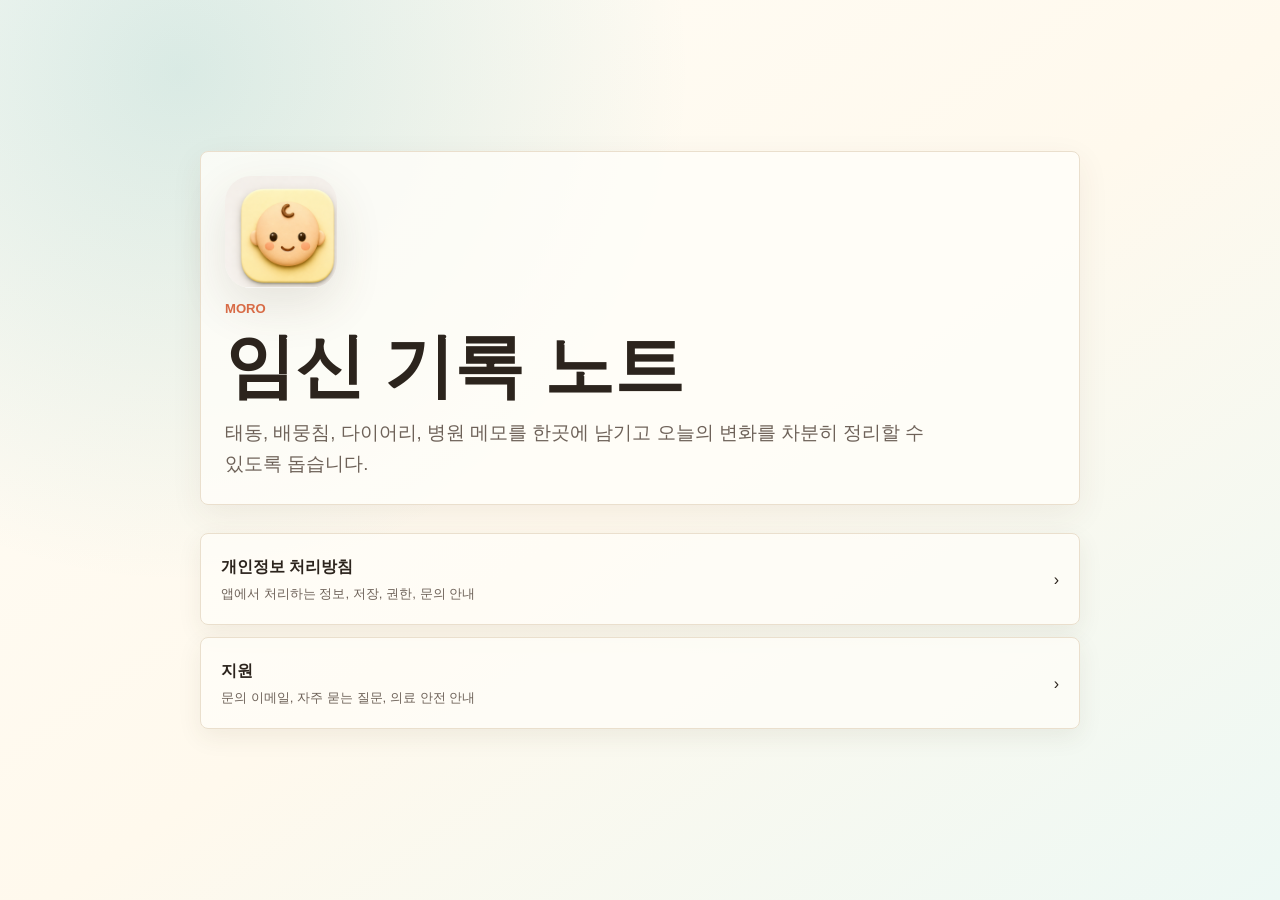
==== index.html @ 3d4dd3b7 "Add MoroApp public support pages" ====
<!doctype html>
<html lang="ko">
  <head>
    <meta charset="utf-8" />
    <meta name="viewport" content="width=device-width, initial-scale=1" />
    <title>Moro - 임신 기록 노트</title>
    <meta
      name="description"
      content="Moro는 임신 기간의 태동, 배뭉침, 다이어리와 병원 메모를 정리하는 기록 앱입니다."
    />
    <link rel="stylesheet" href="./styles.css" />
    <link rel="icon" href="./assets/icon.png" />
    <link rel="apple-touch-icon" href="./assets/icon.png" />
  </head>
  <body>
    <main class="page shell home">
      <section class="intro" aria-labelledby="page-title">
        <img class="app-icon" src="./assets/icon.png" alt="Moro 앱 아이콘" />
        <p class="eyebrow">Moro</p>
        <h1 id="page-title">임신 기록 노트</h1>
        <p class="lede">
          태동, 배뭉침, 다이어리, 병원 메모를 한곳에 남기고 오늘의 변화를
          차분히 정리할 수 있도록 돕습니다.
        </p>
      </section>

      <nav class="link-list" aria-label="Moro 공개 문서">
        <a class="link-row" href="./privacy/">
          <span>
            <strong>개인정보 처리방침</strong>
            <small>앱에서 처리하는 정보, 저장, 권한, 문의 안내</small>
          </span>
          <span aria-hidden="true">›</span>
        </a>
        <a class="link-row" href="./support/">
          <span>
            <strong>지원</strong>
            <small>문의 이메일, 자주 묻는 질문, 의료 안전 안내</small>
          </span>
          <span aria-hidden="true">›</span>
        </a>
      </nav>
    </main>
  </body>
</html>
---- styles.css ----
:root {
  color-scheme: light;
  --bg: #fff9ed;
  --paper: #fffef9;
  --ink: #2c241d;
  --muted: #6e6259;
  --line: #eadfcd;
  --accent: #d86b46;
  --accent-2: #168d8d;
  --soft: #f8e8b6;
  --shadow: 0 18px 48px rgba(80, 62, 40, 0.12);
}

* {
  box-sizing: border-box;
}

body {
  margin: 0;
  min-height: 100vh;
  background:
    radial-gradient(circle at 14% 8%, rgba(22, 141, 141, 0.16), transparent 32rem),
    linear-gradient(145deg, #fffdf7 0%, var(--bg) 52%, #edf8f4 100%);
  color: var(--ink);
  font-family:
    -apple-system, BlinkMacSystemFont, "Apple SD Gothic Neo", "Noto Sans KR",
    "Segoe UI", sans-serif;
  line-height: 1.72;
}

a {
  color: #0b777d;
  text-decoration-thickness: 0.08em;
  text-underline-offset: 0.18em;
}

.shell {
  width: min(100% - 32px, 880px);
  margin: 0 auto;
}

.page {
  padding: 52px 0 72px;
}

.home {
  min-height: 100vh;
  display: grid;
  align-content: center;
  gap: 28px;
}

.intro,
.doc-header {
  display: grid;
  gap: 10px;
}

.app-icon {
  width: 112px;
  height: 112px;
  border-radius: 26px;
  box-shadow: var(--shadow);
}

.eyebrow {
  margin: 0;
  color: var(--accent);
  font-size: 0.82rem;
  font-weight: 800;
  letter-spacing: 0;
  text-transform: uppercase;
}

h1,
h2,
h3,
p {
  margin-block-start: 0;
}

h1 {
  margin-block-end: 4px;
  font-size: clamp(2.1rem, 7vw, 4.35rem);
  line-height: 1.04;
  letter-spacing: 0;
}

h2 {
  margin: 0 0 12px;
  font-size: 1.25rem;
  line-height: 1.35;
  letter-spacing: 0;
}

h3 {
  margin: 0 0 6px;
  font-size: 1.02rem;
  line-height: 1.4;
  letter-spacing: 0;
}

.lede {
  max-width: 700px;
  margin: 0;
  color: var(--muted);
  font-size: 1.16rem;
}

.lede.compact {
  font-size: 1rem;
}

.link-list {
  display: grid;
  gap: 12px;
}

.link-row {
  display: flex;
  min-height: 92px;
  align-items: center;
  justify-content: space-between;
  gap: 20px;
  padding: 18px 20px;
  border: 1px solid var(--line);
  border-radius: 8px;
  background: rgba(255, 254, 249, 0.76);
  color: var(--ink);
  text-decoration: none;
  box-shadow: 0 8px 24px rgba(80, 62, 40, 0.08);
}

.link-row strong,
.link-row small {
  display: block;
}

.link-row small {
  margin-top: 2px;
  color: var(--muted);
}

.document {
  display: grid;
  gap: 24px;
}

.doc-header {
  padding-bottom: 24px;
  border-bottom: 1px solid var(--line);
}

.back-link {
  width: fit-content;
  color: var(--accent-2);
  font-weight: 700;
  text-decoration: none;
}

.updated {
  margin: 0;
  color: var(--muted);
}

section {
  padding: 24px;
  border: 1px solid var(--line);
  border-radius: 8px;
  background: rgba(255, 254, 249, 0.82);
  box-shadow: 0 10px 32px rgba(80, 62, 40, 0.07);
}

section p:last-child,
section ul:last-child,
section dl:last-child,
.faq:last-child p {
  margin-bottom: 0;
}

ul {
  padding-left: 1.2rem;
}

li + li {
  margin-top: 6px;
}

.contact-list {
  display: grid;
  gap: 12px;
  margin: 0;
}

.contact-list div {
  display: grid;
  gap: 2px;
}

dt {
  color: var(--muted);
  font-size: 0.9rem;
  font-weight: 700;
}

dd {
  margin: 0;
  overflow-wrap: anywhere;
}

.email-link {
  font-size: 1.08rem;
  font-weight: 800;
}

.faq {
  padding: 18px 0;
  border-top: 1px solid var(--line);
}

.faq:first-of-type {
  padding-top: 0;
  border-top: 0;
}

.faq p {
  margin: 0;
}

@media (max-width: 640px) {
  .shell {
    width: min(100% - 24px, 880px);
  }

  .page {
    padding: 34px 0 52px;
  }

  .home {
    align-content: start;
  }

  .app-icon {
    width: 92px;
    height: 92px;
    border-radius: 22px;
  }

  h1 {
    font-size: 2.2rem;
  }

  section,
  .link-row {
    padding: 18px;
  }
}
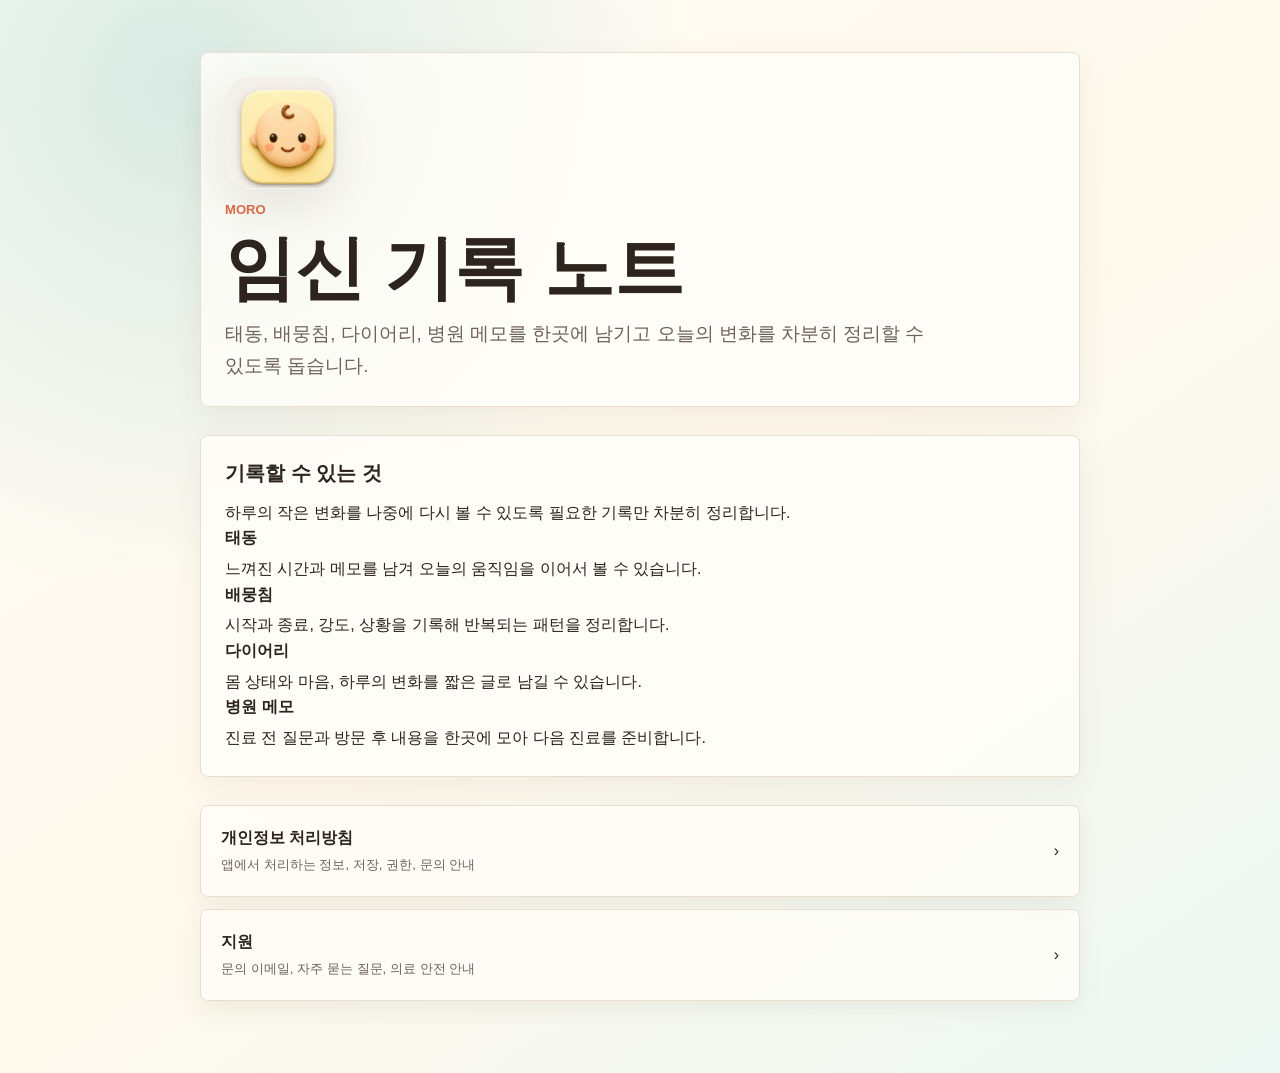
==== commit 93e2d284: "Improve Moro home feature summary" ====
--- a/index.html
+++ b/index.html
@@ -24,6 +24,34 @@
         </p>
       </section>
 
+      <section class="feature-summary" aria-labelledby="feature-summary-title">
+        <div class="section-heading">
+          <h2 id="feature-summary-title">기록할 수 있는 것</h2>
+          <p>
+            하루의 작은 변화를 나중에 다시 볼 수 있도록 필요한 기록만 차분히
+            정리합니다.
+          </p>
+        </div>
+        <div class="feature-grid">
+          <article class="feature-item">
+            <h3>태동</h3>
+            <p>느껴진 시간과 메모를 남겨 오늘의 움직임을 이어서 볼 수 있습니다.</p>
+          </article>
+          <article class="feature-item">
+            <h3>배뭉침</h3>
+            <p>시작과 종료, 강도, 상황을 기록해 반복되는 패턴을 정리합니다.</p>
+          </article>
+          <article class="feature-item">
+            <h3>다이어리</h3>
+            <p>몸 상태와 마음, 하루의 변화를 짧은 글로 남길 수 있습니다.</p>
+          </article>
+          <article class="feature-item">
+            <h3>병원 메모</h3>
+            <p>진료 전 질문과 방문 후 내용을 한곳에 모아 다음 진료를 준비합니다.</p>
+          </article>
+        </div>
+      </section>
+
       <nav class="link-list" aria-label="Moro 공개 문서">
         <a class="link-row" href="./privacy/">
           <span>
--- a/styles.css
+++ b/styles.css
@@ -158,6 +158,25 @@
   text-decoration: none;
 }
 
+.doc-nav {
+  display: flex;
+  flex-wrap: wrap;
+  gap: 10px;
+}
+
+.doc-nav a {
+  display: inline-flex;
+  min-height: 40px;
+  align-items: center;
+  border: 1px solid var(--line);
+  border-radius: 8px;
+  padding: 8px 12px;
+  background: rgba(255, 254, 249, 0.72);
+  color: var(--accent-2);
+  font-weight: 800;
+  text-decoration: none;
+}
+
 .updated {
   margin: 0;
   color: var(--muted);
